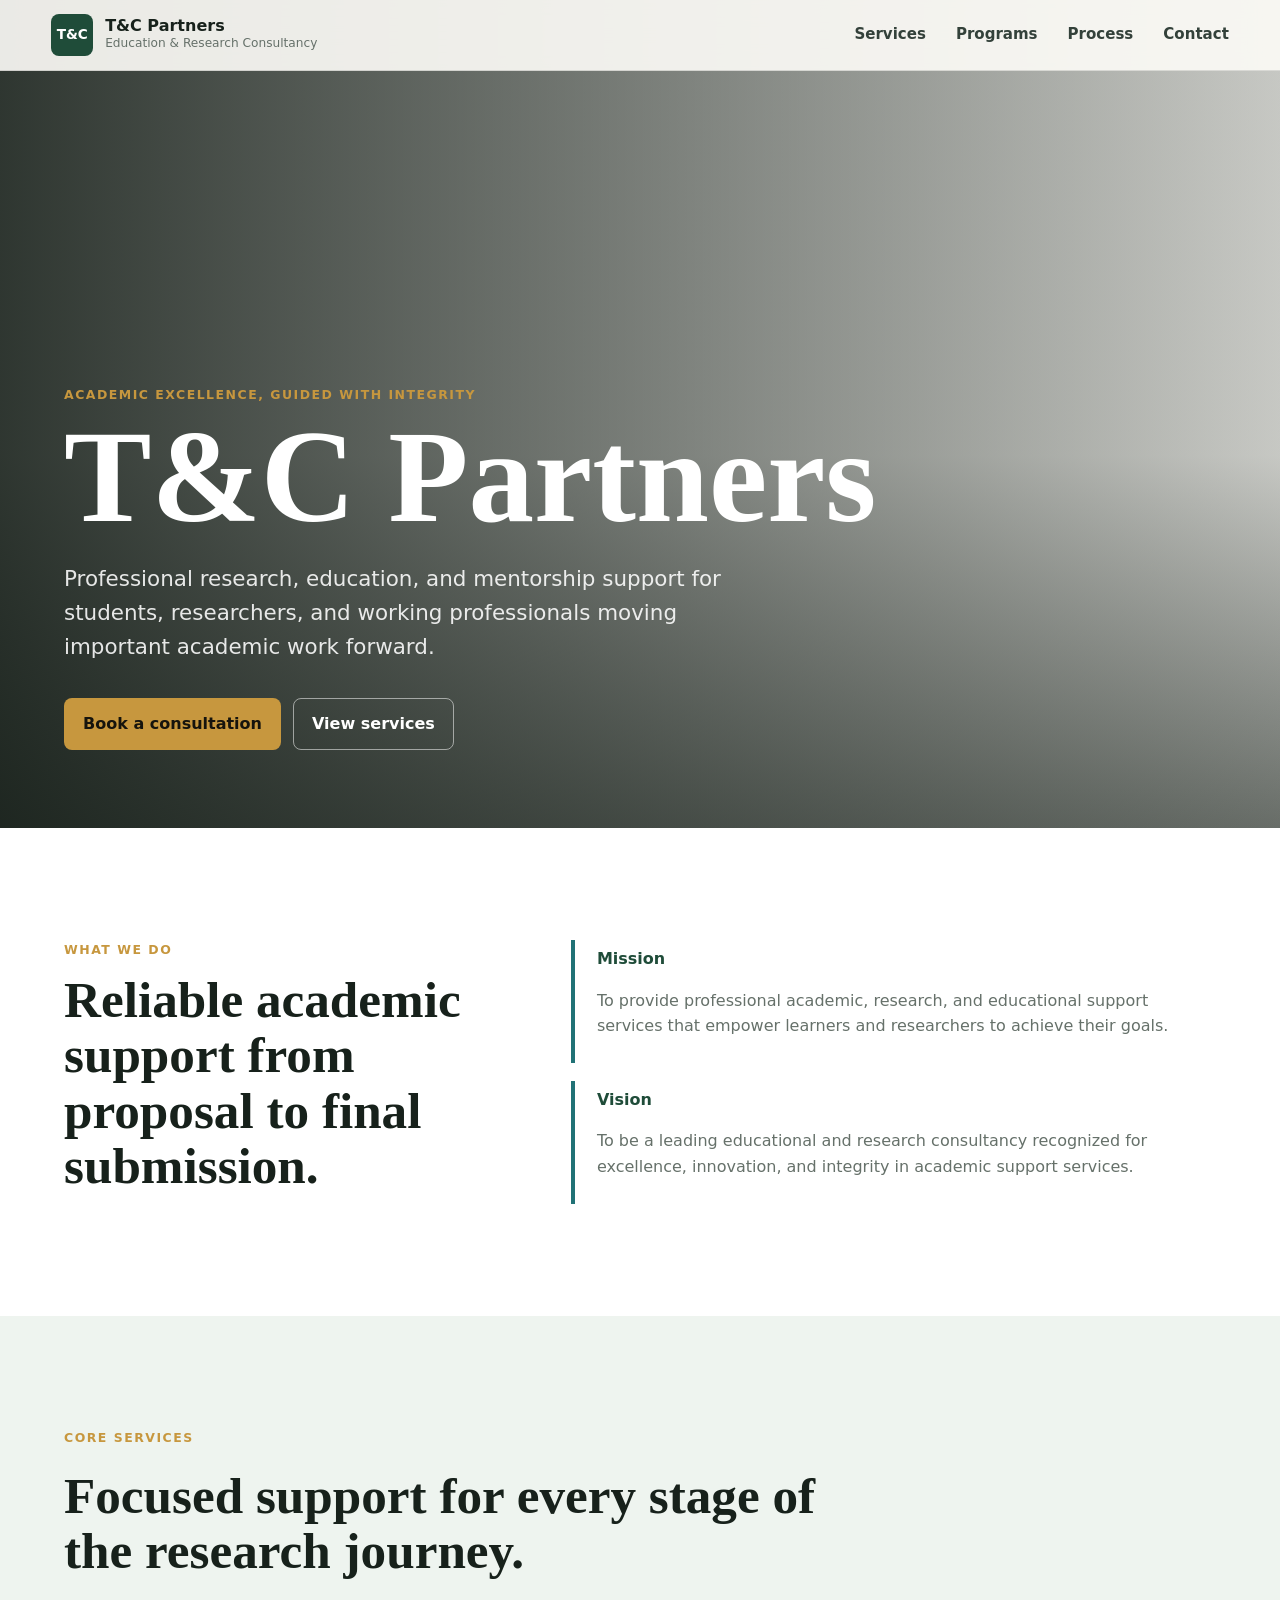
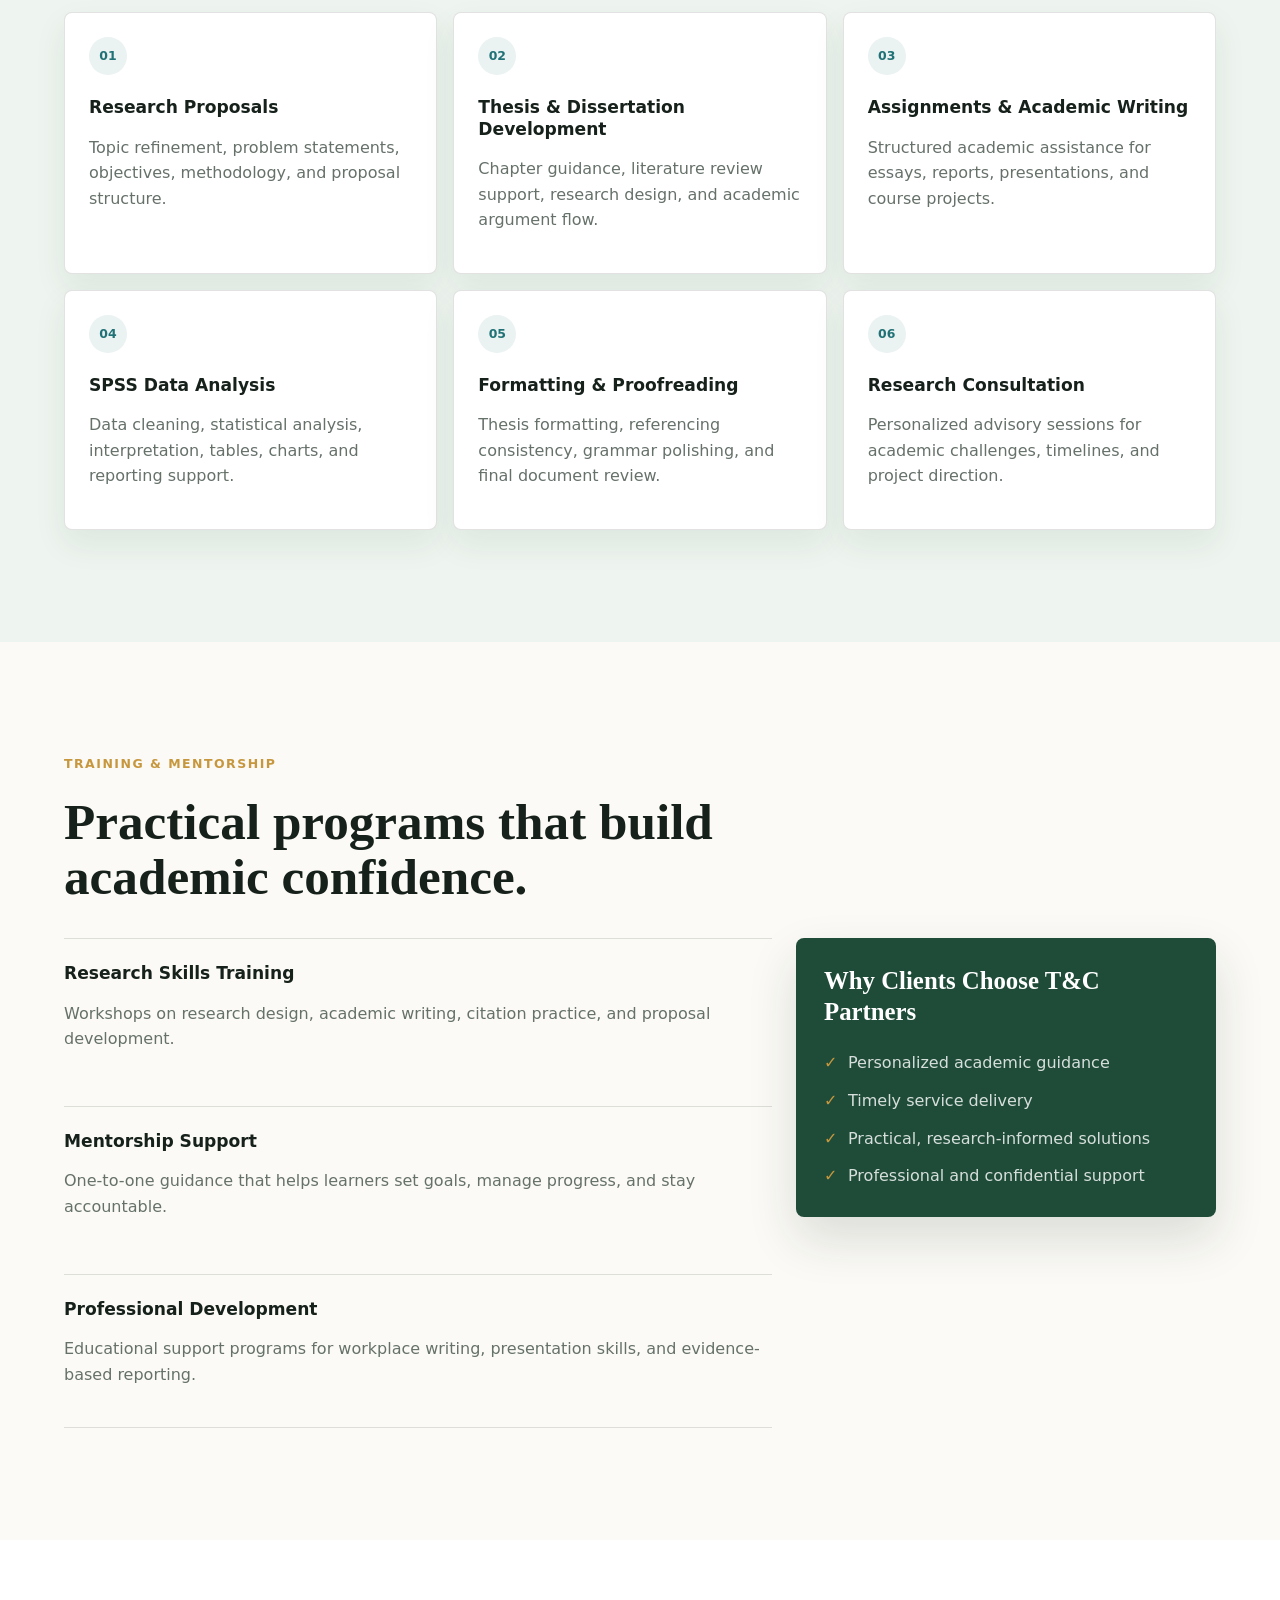
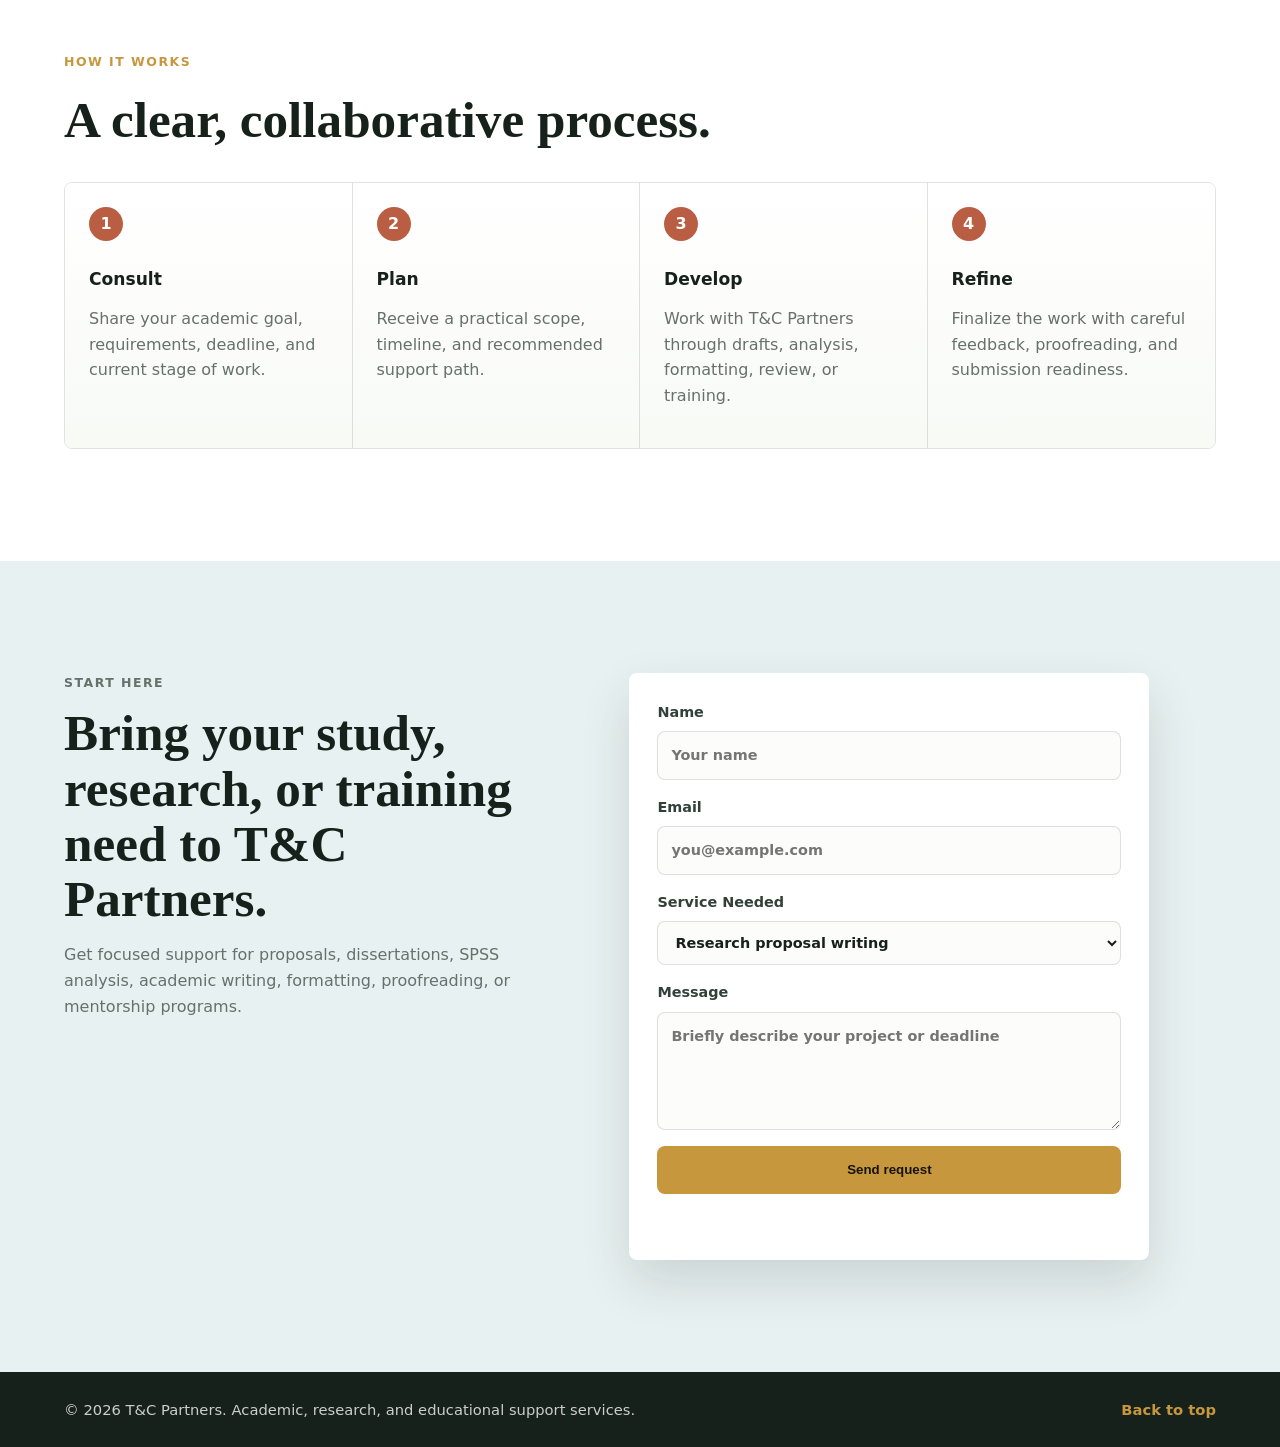
==== index.html @ 9942a1d7 "Initial website upload" ====
<!doctype html>
<html lang="en">
  <head>
    <meta charset="utf-8" />
    <meta name="viewport" content="width=device-width, initial-scale=1" />
    <title>T&amp;C Partners | Academic Research &amp; Education Consultancy</title>
    <meta
      name="description"
      content="T&C Partners provides academic research, data analysis, thesis development, proofreading, formatting, mentorship, and educational support services."
    />
    <link rel="preconnect" href="https://images.unsplash.com" />
    <link rel="stylesheet" href="./styles.css" />
  </head>
  <body>
    <header class="site-header" aria-label="Main navigation">
      <a class="brand" href="#top" aria-label="T&C Partners home">
        <span class="brand-mark">T&amp;C</span>
        <span>
          <strong>T&amp;C Partners</strong>
          <small>Education &amp; Research Consultancy</small>
        </span>
      </a>
      <nav class="nav-links" aria-label="Primary">
        <a href="#services">Services</a>
        <a href="#programs">Programs</a>
        <a href="#process">Process</a>
        <a href="#contact">Contact</a>
      </nav>
    </header>

    <main id="top">
      <section class="hero">
        <div class="hero-media" role="img" aria-label="Academic research desk with books, notes, and a laptop"></div>
        <div class="hero-overlay"></div>
        <div class="hero-content">
          <p class="eyebrow">Academic excellence, guided with integrity</p>
          <h1>T&amp;C Partners</h1>
          <p class="hero-copy">
            Professional research, education, and mentorship support for students,
            researchers, and working professionals moving important academic work forward.
          </p>
          <div class="hero-actions" aria-label="Primary actions">
            <a class="button primary" href="#contact">Book a consultation</a>
            <a class="button secondary" href="#services">View services</a>
          </div>
        </div>
      </section>

      <section class="intro" aria-label="Mission and vision">
        <div>
          <p class="section-kicker">What We Do</p>
          <h2>Reliable academic support from proposal to final submission.</h2>
        </div>
        <div class="statement-grid">
          <article>
            <span>Mission</span>
            <p>
              To provide professional academic, research, and educational support services
              that empower learners and researchers to achieve their goals.
            </p>
          </article>
          <article>
            <span>Vision</span>
            <p>
              To be a leading educational and research consultancy recognized for excellence,
              innovation, and integrity in academic support services.
            </p>
          </article>
        </div>
      </section>

      <section class="services-band" id="services">
        <div class="section-heading">
          <p class="section-kicker">Core Services</p>
          <h2>Focused support for every stage of the research journey.</h2>
        </div>
        <div class="services-grid">
          <article class="service-card">
            <span class="service-icon" aria-hidden="true">01</span>
            <h3>Research Proposals</h3>
            <p>Topic refinement, problem statements, objectives, methodology, and proposal structure.</p>
          </article>
          <article class="service-card">
            <span class="service-icon" aria-hidden="true">02</span>
            <h3>Thesis &amp; Dissertation Development</h3>
            <p>Chapter guidance, literature review support, research design, and academic argument flow.</p>
          </article>
          <article class="service-card">
            <span class="service-icon" aria-hidden="true">03</span>
            <h3>Assignments &amp; Academic Writing</h3>
            <p>Structured academic assistance for essays, reports, presentations, and course projects.</p>
          </article>
          <article class="service-card">
            <span class="service-icon" aria-hidden="true">04</span>
            <h3>SPSS Data Analysis</h3>
            <p>Data cleaning, statistical analysis, interpretation, tables, charts, and reporting support.</p>
          </article>
          <article class="service-card">
            <span class="service-icon" aria-hidden="true">05</span>
            <h3>Formatting &amp; Proofreading</h3>
            <p>Thesis formatting, referencing consistency, grammar polishing, and final document review.</p>
          </article>
          <article class="service-card">
            <span class="service-icon" aria-hidden="true">06</span>
            <h3>Research Consultation</h3>
            <p>Personalized advisory sessions for academic challenges, timelines, and project direction.</p>
          </article>
        </div>
      </section>

      <section class="programs" id="programs">
        <div class="section-heading">
          <p class="section-kicker">Training &amp; Mentorship</p>
          <h2>Practical programs that build academic confidence.</h2>
        </div>
        <div class="program-layout">
          <div class="program-list">
            <article>
              <h3>Research Skills Training</h3>
              <p>Workshops on research design, academic writing, citation practice, and proposal development.</p>
            </article>
            <article>
              <h3>Mentorship Support</h3>
              <p>One-to-one guidance that helps learners set goals, manage progress, and stay accountable.</p>
            </article>
            <article>
              <h3>Professional Development</h3>
              <p>Educational support programs for workplace writing, presentation skills, and evidence-based reporting.</p>
            </article>
          </div>
          <aside class="quality-panel" aria-label="Service qualities">
            <h3>Why Clients Choose T&amp;C Partners</h3>
            <ul>
              <li>Personalized academic guidance</li>
              <li>Timely service delivery</li>
              <li>Practical, research-informed solutions</li>
              <li>Professional and confidential support</li>
            </ul>
          </aside>
        </div>
      </section>

      <section class="process-band" id="process">
        <div class="section-heading">
          <p class="section-kicker">How It Works</p>
          <h2>A clear, collaborative process.</h2>
        </div>
        <div class="timeline">
          <article>
            <span>1</span>
            <h3>Consult</h3>
            <p>Share your academic goal, requirements, deadline, and current stage of work.</p>
          </article>
          <article>
            <span>2</span>
            <h3>Plan</h3>
            <p>Receive a practical scope, timeline, and recommended support path.</p>
          </article>
          <article>
            <span>3</span>
            <h3>Develop</h3>
            <p>Work with T&amp;C Partners through drafts, analysis, formatting, review, or training.</p>
          </article>
          <article>
            <span>4</span>
            <h3>Refine</h3>
            <p>Finalize the work with careful feedback, proofreading, and submission readiness.</p>
          </article>
        </div>
      </section>

      <section class="contact" id="contact">
        <div>
          <p class="section-kicker">Start Here</p>
          <h2>Bring your study, research, or training need to T&amp;C Partners.</h2>
          <p>
            Get focused support for proposals, dissertations, SPSS analysis, academic writing,
            formatting, proofreading, or mentorship programs.
          </p>
        </div>
        <form class="contact-form" aria-label="Consultation request form">
          <label>
            <span>Name</span>
            <input type="text" name="name" autocomplete="name" placeholder="Your name" />
          </label>
          <label>
            <span>Email</span>
            <input type="email" name="email" autocomplete="email" placeholder="you@example.com" />
          </label>
          <label>
            <span>Service Needed</span>
            <select name="service">
              <option>Research proposal writing</option>
              <option>Thesis or dissertation support</option>
              <option>SPSS data analysis</option>
              <option>Formatting and proofreading</option>
              <option>Training or mentorship</option>
              <option>Research consultation</option>
            </select>
          </label>
          <label>
            <span>Message</span>
            <textarea name="message" rows="4" placeholder="Briefly describe your project or deadline"></textarea>
          </label>
          <button type="submit">Send request</button>
          <p class="form-status" role="status" aria-live="polite"></p>
        </form>
      </section>
    </main>

    <footer class="site-footer">
      <p>&copy; 2026 T&amp;C Partners. Academic, research, and educational support services.</p>
      <a href="#top">Back to top</a>
    </footer>
    <script>
      const form = document.querySelector(".contact-form");
      const status = document.querySelector(".form-status");

      form.addEventListener("submit", (event) => {
        event.preventDefault();
        status.textContent =
          "Thank you. Your consultation request is ready for the T&C Partners team to review.";
        form.reset();
      });
    </script>
  </body>
</html>
---- styles.css ----
:root {
  --ink: #17211b;
  --muted: #66716a;
  --paper: #fbfaf6;
  --white: #ffffff;
  --sage: #dfe9df;
  --pine: #1f4c39;
  --teal: #217276;
  --gold: #c7973e;
  --clay: #b95e43;
  --line: rgba(23, 33, 27, 0.13);
  --shadow: 0 22px 50px rgba(29, 43, 35, 0.14);
  --radius: 8px;
}

* {
  box-sizing: border-box;
}

html {
  scroll-behavior: smooth;
}

body {
  margin: 0;
  background: var(--paper);
  color: var(--ink);
  font-family:
    Inter, ui-sans-serif, system-ui, -apple-system, BlinkMacSystemFont, "Segoe UI",
    sans-serif;
  line-height: 1.6;
}

a {
  color: inherit;
  text-decoration: none;
}

.site-header {
  position: fixed;
  z-index: 20;
  top: 0;
  left: 0;
  right: 0;
  display: flex;
  align-items: center;
  justify-content: space-between;
  gap: 24px;
  padding: 14px clamp(18px, 4vw, 54px);
  background: rgba(251, 250, 246, 0.92);
  border-bottom: 1px solid var(--line);
  backdrop-filter: blur(16px);
}

.brand {
  display: inline-flex;
  align-items: center;
  gap: 12px;
  min-width: 220px;
}

.brand-mark {
  display: grid;
  width: 42px;
  height: 42px;
  place-items: center;
  border-radius: 8px;
  background: var(--pine);
  color: var(--white);
  font-size: 0.85rem;
  font-weight: 800;
  letter-spacing: 0;
}

.brand strong,
.brand small {
  display: block;
}

.brand strong {
  line-height: 1.1;
}

.brand small {
  color: var(--muted);
  font-size: 0.76rem;
}

.nav-links {
  display: flex;
  align-items: center;
  gap: clamp(14px, 2.4vw, 30px);
  color: #33413a;
  font-size: 0.94rem;
  font-weight: 650;
}

.nav-links a {
  border-bottom: 2px solid transparent;
  padding: 8px 0;
}

.nav-links a:hover {
  border-color: var(--gold);
}

.hero {
  position: relative;
  min-height: 92vh;
  display: grid;
  align-items: end;
  overflow: hidden;
  padding: 150px clamp(20px, 5vw, 72px) 78px;
}

.hero-media,
.hero-overlay {
  position: absolute;
  inset: 0;
}

.hero-media {
  background-image: url("https://images.unsplash.com/photo-1456513080510-7bf3a84b82f8?auto=format&fit=crop&w=2200&q=85");
  background-position: center;
  background-size: cover;
  transform: scale(1.02);
}

.hero-overlay {
  background:
    linear-gradient(90deg, rgba(15, 24, 18, 0.86), rgba(15, 24, 18, 0.56) 45%, rgba(15, 24, 18, 0.18)),
    linear-gradient(0deg, rgba(15, 24, 18, 0.54), rgba(15, 24, 18, 0.05) 45%);
}

.hero-content {
  position: relative;
  z-index: 2;
  max-width: 850px;
  color: var(--white);
}

.eyebrow,
.section-kicker {
  margin: 0 0 12px;
  color: var(--gold);
  font-size: 0.78rem;
  font-weight: 800;
  letter-spacing: 0.12em;
  text-transform: uppercase;
}

.hero h1 {
  margin: 0;
  font-family: Georgia, "Times New Roman", serif;
  font-size: clamp(4rem, 13vw, 8.2rem);
  line-height: 0.92;
  letter-spacing: 0;
}

.hero-copy {
  max-width: 660px;
  margin: 24px 0 0;
  color: rgba(255, 255, 255, 0.88);
  font-size: clamp(1.08rem, 2vw, 1.34rem);
}

.hero-actions {
  display: flex;
  flex-wrap: wrap;
  gap: 12px;
  margin-top: 34px;
}

.button,
.contact-form button {
  display: inline-flex;
  min-height: 48px;
  align-items: center;
  justify-content: center;
  border: 1px solid transparent;
  border-radius: var(--radius);
  padding: 12px 18px;
  font-weight: 800;
  cursor: pointer;
}

.button.primary,
.contact-form button {
  background: var(--gold);
  color: #16140d;
}

.button.secondary {
  border-color: rgba(255, 255, 255, 0.52);
  color: var(--white);
}

.intro,
.services-band,
.programs,
.process-band,
.contact {
  padding: clamp(64px, 9vw, 112px) clamp(20px, 5vw, 72px);
}

.intro {
  display: grid;
  grid-template-columns: minmax(0, 0.8fr) minmax(320px, 1.2fr);
  gap: clamp(32px, 6vw, 86px);
  align-items: start;
  background: var(--white);
}

h2,
h3,
p {
  overflow-wrap: anywhere;
}

h2 {
  margin: 0;
  max-width: 780px;
  font-family: Georgia, "Times New Roman", serif;
  font-size: clamp(2rem, 4vw, 3.4rem);
  line-height: 1.08;
  letter-spacing: 0;
}

h3 {
  margin: 0 0 10px;
  font-size: 1.07rem;
  line-height: 1.25;
}

.statement-grid {
  display: grid;
  gap: 18px;
}

.statement-grid article {
  border-left: 4px solid var(--teal);
  padding: 6px 0 8px 22px;
}

.statement-grid span {
  color: var(--pine);
  font-weight: 850;
}

.statement-grid p,
.service-card p,
.program-list p,
.timeline p,
.contact p,
.quality-panel li {
  color: var(--muted);
}

.services-band {
  background: #eef4ef;
}

.section-heading {
  display: grid;
  gap: 8px;
  margin-bottom: 34px;
}

.services-grid {
  display: grid;
  grid-template-columns: repeat(3, minmax(0, 1fr));
  gap: 16px;
}

.service-card {
  min-height: 230px;
  padding: 24px;
  border: 1px solid var(--line);
  border-radius: var(--radius);
  background: var(--white);
  box-shadow: 0 14px 32px rgba(31, 76, 57, 0.08);
}

.service-icon {
  display: inline-grid;
  width: 38px;
  height: 38px;
  place-items: center;
  margin-bottom: 22px;
  border-radius: 50%;
  background: #eaf2f2;
  color: var(--teal);
  font-size: 0.78rem;
  font-weight: 900;
}

.programs {
  background: var(--paper);
}

.program-layout {
  display: grid;
  grid-template-columns: minmax(0, 1fr) minmax(300px, 420px);
  gap: 24px;
}

.program-list {
  display: grid;
  gap: 14px;
}

.program-list article {
  padding: 24px 0;
  border-top: 1px solid var(--line);
}

.program-list article:last-child {
  border-bottom: 1px solid var(--line);
}

.quality-panel {
  align-self: start;
  border-radius: var(--radius);
  padding: 28px;
  background: var(--pine);
  color: var(--white);
  box-shadow: var(--shadow);
}

.quality-panel h3 {
  font-family: Georgia, "Times New Roman", serif;
  font-size: 1.55rem;
}

.quality-panel ul {
  display: grid;
  gap: 12px;
  margin: 22px 0 0;
  padding: 0;
  list-style: none;
}

.quality-panel li {
  position: relative;
  padding-left: 24px;
  color: rgba(255, 255, 255, 0.82);
}

.quality-panel li::before {
  position: absolute;
  left: 0;
  color: var(--gold);
  content: "✓";
  font-weight: 900;
}

.process-band {
  background: var(--white);
}

.timeline {
  display: grid;
  grid-template-columns: repeat(4, minmax(0, 1fr));
  gap: 0;
  border: 1px solid var(--line);
  border-radius: var(--radius);
  overflow: hidden;
}

.timeline article {
  min-height: 220px;
  padding: 24px;
  border-right: 1px solid var(--line);
  background: linear-gradient(180deg, #ffffff, #f8faf6);
}

.timeline article:last-child {
  border-right: 0;
}

.timeline span {
  display: inline-grid;
  width: 34px;
  height: 34px;
  place-items: center;
  margin-bottom: 28px;
  border-radius: 50%;
  background: var(--clay);
  color: var(--white);
  font-weight: 850;
}

.contact {
  display: grid;
  grid-template-columns: minmax(0, 0.88fr) minmax(320px, 520px);
  gap: clamp(30px, 6vw, 88px);
  align-items: start;
  background: #e8f1f1;
}

.contact-form {
  display: grid;
  gap: 16px;
  padding: 28px;
  border-radius: var(--radius);
  background: var(--white);
  box-shadow: var(--shadow);
}

.contact-form label {
  display: grid;
  gap: 7px;
  color: #314139;
  font-size: 0.9rem;
  font-weight: 750;
}

.contact-form input,
.contact-form select,
.contact-form textarea {
  width: 100%;
  border: 1px solid var(--line);
  border-radius: var(--radius);
  padding: 12px 13px;
  background: #fcfcfa;
  color: var(--ink);
  font: inherit;
}

.contact-form textarea {
  resize: vertical;
}

.form-status {
  min-height: 1.5em;
  margin: 0;
  color: var(--pine);
  font-size: 0.92rem;
  font-weight: 750;
}

.site-footer {
  display: flex;
  justify-content: space-between;
  gap: 18px;
  padding: 26px clamp(20px, 5vw, 72px);
  background: #17211b;
  color: rgba(255, 255, 255, 0.78);
  font-size: 0.92rem;
}

.site-footer p {
  margin: 0;
}

.site-footer a {
  color: var(--gold);
  font-weight: 800;
}

@media (max-width: 920px) {
  .site-header {
    position: absolute;
    align-items: flex-start;
    background: rgba(251, 250, 246, 0.97);
  }

  .nav-links {
    display: none;
  }

  .hero {
    min-height: 88vh;
    padding-top: 128px;
  }

  .intro,
  .program-layout,
  .contact {
    grid-template-columns: 1fr;
  }

  .services-grid {
    grid-template-columns: repeat(2, minmax(0, 1fr));
  }

  .timeline {
    grid-template-columns: repeat(2, minmax(0, 1fr));
  }

  .timeline article:nth-child(2) {
    border-right: 0;
  }

  .timeline article:nth-child(-n + 2) {
    border-bottom: 1px solid var(--line);
  }
}

@media (max-width: 620px) {
  .brand {
    min-width: 0;
  }

  .brand small {
    display: none;
  }

  .hero {
    min-height: 82vh;
    padding: 116px 18px 52px;
  }

  .hero-overlay {
    background:
      linear-gradient(90deg, rgba(15, 24, 18, 0.88), rgba(15, 24, 18, 0.55)),
      linear-gradient(0deg, rgba(15, 24, 18, 0.56), rgba(15, 24, 18, 0.08));
  }

  .hero-actions,
  .button {
    width: 100%;
  }

  .intro,
  .services-band,
  .programs,
  .process-band,
  .contact {
    padding: 58px 18px;
  }

  .services-grid,
  .timeline {
    grid-template-columns: 1fr;
  }

  .timeline article,
  .timeline article:nth-child(2) {
    border-right: 0;
    border-bottom: 1px solid var(--line);
  }

  .timeline article:last-child {
    border-bottom: 0;
  }

  .contact-form {
    padding: 20px;
  }

  .site-footer {
    flex-direction: column;
  }
}
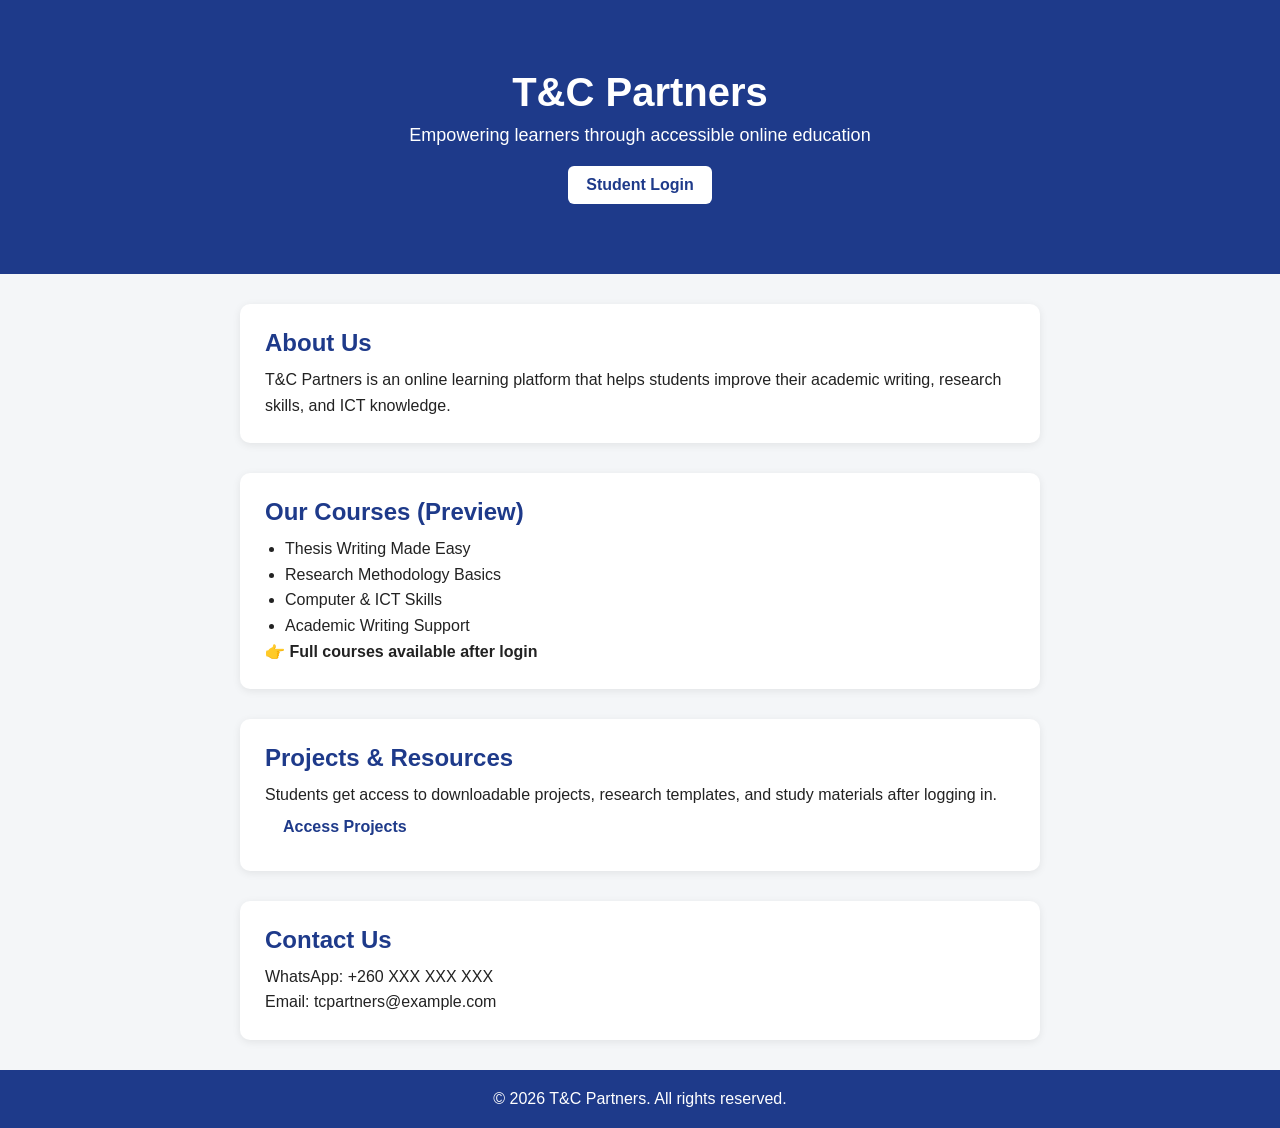
==== commit e6abcf04: "Added student login system" ====
--- a/index.html
+++ b/index.html
@@ -1,227 +1,70 @@
-<!doctype html>
+<!DOCTYPE html>
 <html lang="en">
-  <head>
-    <meta charset="utf-8" />
-    <meta name="viewport" content="width=device-width, initial-scale=1" />
-    <title>T&amp;C Partners | Academic Research &amp; Education Consultancy</title>
-    <meta
-      name="description"
-      content="T&C Partners provides academic research, data analysis, thesis development, proofreading, formatting, mentorship, and educational support services."
-    />
-    <link rel="preconnect" href="https://images.unsplash.com" />
-    <link rel="stylesheet" href="./styles.css" />
-  </head>
-  <body>
-    <header class="site-header" aria-label="Main navigation">
-      <a class="brand" href="#top" aria-label="T&C Partners home">
-        <span class="brand-mark">T&amp;C</span>
-        <span>
-          <strong>T&amp;C Partners</strong>
-          <small>Education &amp; Research Consultancy</small>
-        </span>
-      </a>
-      <nav class="nav-links" aria-label="Primary">
-        <a href="#services">Services</a>
-        <a href="#programs">Programs</a>
-        <a href="#process">Process</a>
-        <a href="#contact">Contact</a>
-      </nav>
-    </header>
+<head>
+  <meta charset="UTF-8" />
+  <meta name="viewport" content="width=device-width, initial-scale=1.0" />
 
-    <main id="top">
-      <section class="hero">
-        <div class="hero-media" role="img" aria-label="Academic research desk with books, notes, and a laptop"></div>
-        <div class="hero-overlay"></div>
-        <div class="hero-content">
-          <p class="eyebrow">Academic excellence, guided with integrity</p>
-          <h1>T&amp;C Partners</h1>
-          <p class="hero-copy">
-            Professional research, education, and mentorship support for students,
-            researchers, and working professionals moving important academic work forward.
-          </p>
-          <div class="hero-actions" aria-label="Primary actions">
-            <a class="button primary" href="#contact">Book a consultation</a>
-            <a class="button secondary" href="#services">View services</a>
-          </div>
-        </div>
-      </section>
+  <title>T&C Partners | Online Learning Platform</title>
 
-      <section class="intro" aria-label="Mission and vision">
-        <div>
-          <p class="section-kicker">What We Do</p>
-          <h2>Reliable academic support from proposal to final submission.</h2>
-        </div>
-        <div class="statement-grid">
-          <article>
-            <span>Mission</span>
-            <p>
-              To provide professional academic, research, and educational support services
-              that empower learners and researchers to achieve their goals.
-            </p>
-          </article>
-          <article>
-            <span>Vision</span>
-            <p>
-              To be a leading educational and research consultancy recognized for excellence,
-              innovation, and integrity in academic support services.
-            </p>
-          </article>
-        </div>
-      </section>
+  <meta name="description" content="T&C Partners - Online learning platform for thesis writing, research skills, and ICT education." />
 
-      <section class="services-band" id="services">
-        <div class="section-heading">
-          <p class="section-kicker">Core Services</p>
-          <h2>Focused support for every stage of the research journey.</h2>
-        </div>
-        <div class="services-grid">
-          <article class="service-card">
-            <span class="service-icon" aria-hidden="true">01</span>
-            <h3>Research Proposals</h3>
-            <p>Topic refinement, problem statements, objectives, methodology, and proposal structure.</p>
-          </article>
-          <article class="service-card">
-            <span class="service-icon" aria-hidden="true">02</span>
-            <h3>Thesis &amp; Dissertation Development</h3>
-            <p>Chapter guidance, literature review support, research design, and academic argument flow.</p>
-          </article>
-          <article class="service-card">
-            <span class="service-icon" aria-hidden="true">03</span>
-            <h3>Assignments &amp; Academic Writing</h3>
-            <p>Structured academic assistance for essays, reports, presentations, and course projects.</p>
-          </article>
-          <article class="service-card">
-            <span class="service-icon" aria-hidden="true">04</span>
-            <h3>SPSS Data Analysis</h3>
-            <p>Data cleaning, statistical analysis, interpretation, tables, charts, and reporting support.</p>
-          </article>
-          <article class="service-card">
-            <span class="service-icon" aria-hidden="true">05</span>
-            <h3>Formatting &amp; Proofreading</h3>
-            <p>Thesis formatting, referencing consistency, grammar polishing, and final document review.</p>
-          </article>
-          <article class="service-card">
-            <span class="service-icon" aria-hidden="true">06</span>
-            <h3>Research Consultation</h3>
-            <p>Personalized advisory sessions for academic challenges, timelines, and project direction.</p>
-          </article>
-        </div>
-      </section>
+  <link rel="stylesheet" href="styles.css" />
+</head>
 
-      <section class="programs" id="programs">
-        <div class="section-heading">
-          <p class="section-kicker">Training &amp; Mentorship</p>
-          <h2>Practical programs that build academic confidence.</h2>
-        </div>
-        <div class="program-layout">
-          <div class="program-list">
-            <article>
-              <h3>Research Skills Training</h3>
-              <p>Workshops on research design, academic writing, citation practice, and proposal development.</p>
-            </article>
-            <article>
-              <h3>Mentorship Support</h3>
-              <p>One-to-one guidance that helps learners set goals, manage progress, and stay accountable.</p>
-            </article>
-            <article>
-              <h3>Professional Development</h3>
-              <p>Educational support programs for workplace writing, presentation skills, and evidence-based reporting.</p>
-            </article>
-          </div>
-          <aside class="quality-panel" aria-label="Service qualities">
-            <h3>Why Clients Choose T&amp;C Partners</h3>
-            <ul>
-              <li>Personalized academic guidance</li>
-              <li>Timely service delivery</li>
-              <li>Practical, research-informed solutions</li>
-              <li>Professional and confidential support</li>
-            </ul>
-          </aside>
-        </div>
-      </section>
+<body>
 
-      <section class="process-band" id="process">
-        <div class="section-heading">
-          <p class="section-kicker">How It Works</p>
-          <h2>A clear, collaborative process.</h2>
-        </div>
-        <div class="timeline">
-          <article>
-            <span>1</span>
-            <h3>Consult</h3>
-            <p>Share your academic goal, requirements, deadline, and current stage of work.</p>
-          </article>
-          <article>
-            <span>2</span>
-            <h3>Plan</h3>
-            <p>Receive a practical scope, timeline, and recommended support path.</p>
-          </article>
-          <article>
-            <span>3</span>
-            <h3>Develop</h3>
-            <p>Work with T&amp;C Partners through drafts, analysis, formatting, review, or training.</p>
-          </article>
-          <article>
-            <span>4</span>
-            <h3>Refine</h3>
-            <p>Finalize the work with careful feedback, proofreading, and submission readiness.</p>
-          </article>
-        </div>
-      </section>
+  <!-- HEADER -->
+  <header class="header">
+    <h1>T&C Partners</h1>
+    <p>Empowering learners through accessible online education</p>
 
-      <section class="contact" id="contact">
-        <div>
-          <p class="section-kicker">Start Here</p>
-          <h2>Bring your study, research, or training need to T&amp;C Partners.</h2>
-          <p>
-            Get focused support for proposals, dissertations, SPSS analysis, academic writing,
-            formatting, proofreading, or mentorship programs.
-          </p>
-        </div>
-        <form class="contact-form" aria-label="Consultation request form">
-          <label>
-            <span>Name</span>
-            <input type="text" name="name" autocomplete="name" placeholder="Your name" />
-          </label>
-          <label>
-            <span>Email</span>
-            <input type="email" name="email" autocomplete="email" placeholder="you@example.com" />
-          </label>
-          <label>
-            <span>Service Needed</span>
-            <select name="service">
-              <option>Research proposal writing</option>
-              <option>Thesis or dissertation support</option>
-              <option>SPSS data analysis</option>
-              <option>Formatting and proofreading</option>
-              <option>Training or mentorship</option>
-              <option>Research consultation</option>
-            </select>
-          </label>
-          <label>
-            <span>Message</span>
-            <textarea name="message" rows="4" placeholder="Briefly describe your project or deadline"></textarea>
-          </label>
-          <button type="submit">Send request</button>
-          <p class="form-status" role="status" aria-live="polite"></p>
-        </form>
-      </section>
-    </main>
+    <!-- NEW: LOGIN BUTTON -->
+    <a href="login.html" class="btn">Student Login</a>
+  </header>
 
-    <footer class="site-footer">
-      <p>&copy; 2026 T&amp;C Partners. Academic, research, and educational support services.</p>
-      <a href="#top">Back to top</a>
-    </footer>
-    <script>
-      const form = document.querySelector(".contact-form");
-      const status = document.querySelector(".form-status");
+  <!-- ABOUT -->
+  <section class="card">
+    <h2>About Us</h2>
+    <p>
+      T&C Partners is an online learning platform that helps students improve
+      their academic writing, research skills, and ICT knowledge.
+    </p>
+  </section>
 
-      form.addEventListener("submit", (event) => {
-        event.preventDefault();
-        status.textContent =
-          "Thank you. Your consultation request is ready for the T&C Partners team to review.";
-        form.reset();
-      });
-    </script>
-  </body>
-</html>
+  <!-- COURSES (PUBLIC PREVIEW) -->
+  <section class="card" id="courses">
+    <h2>Our Courses (Preview)</h2>
+    <ul>
+      <li>Thesis Writing Made Easy</li>
+      <li>Research Methodology Basics</li>
+      <li>Computer & ICT Skills</li>
+      <li>Academic Writing Support</li>
+    </ul>
+
+    <p><b>👉 Full courses available after login</b></p>
+  </section>
+
+  <!-- PROJECTS TEASER -->
+  <section class="card">
+    <h2>Projects & Resources</h2>
+    <p>
+      Students get access to downloadable projects, research templates, and study materials after logging in.
+    </p>
+
+    <a href="login.html" class="btn">Access Projects</a>
+  </section>
+
+  <!-- CONTACT -->
+  <section class="card">
+    <h2>Contact Us</h2>
+    <p>WhatsApp: +260 XXX XXX XXX</p>
+    <p>Email: tcpartners@example.com</p>
+  </section>
+
+  <!-- FOOTER -->
+  <footer class="footer">
+    <p>© 2026 T&C Partners. All rights reserved.</p>
+  </footer>
+
+</body>
+</html>
--- a/styles.css
+++ b/styles.css
@@ -1,555 +1,74 @@
-:root {
-  --ink: #17211b;
-  --muted: #66716a;
-  --paper: #fbfaf6;
-  --white: #ffffff;
-  --sage: #dfe9df;
-  --pine: #1f4c39;
-  --teal: #217276;
-  --gold: #c7973e;
-  --clay: #b95e43;
-  --line: rgba(23, 33, 27, 0.13);
-  --shadow: 0 22px 50px rgba(29, 43, 35, 0.14);
-  --radius: 8px;
-}
-
 * {
+  margin: 0;
+  padding: 0;
   box-sizing: border-box;
-}
-
-html {
-  scroll-behavior: smooth;
+  font-family: Arial, sans-serif;
 }
 
 body {
-  margin: 0;
-  background: var(--paper);
-  color: var(--ink);
-  font-family:
-    Inter, ui-sans-serif, system-ui, -apple-system, BlinkMacSystemFont, "Segoe UI",
-    sans-serif;
+  background: #f4f6f8;
+  color: #222;
+}
+
+/* HEADER */
+.header {
+  background: #1e3a8a;
+  color: white;
+  text-align: center;
+  padding: 70px 20px;
+}
+
+.header h1 {
+  font-size: 40px;
+  margin-bottom: 10px;
+}
+
+.header p {
+  font-size: 18px;
+  margin-bottom: 20px;
+}
+
+/* BUTTON */
+.btn {
+  display: inline-block;
+  background: white;
+  color: #1e3a8a;
+  padding: 10px 18px;
+  border-radius: 6px;
+  text-decoration: none;
+  font-weight: bold;
+}
+
+/* CARDS */
+.card {
+  max-width: 800px;
+  background: white;
+  margin: 30px auto;
+  padding: 25px;
+  border-radius: 10px;
+  box-shadow: 0 2px 8px rgba(0,0,0,0.08);
+}
+
+.card h2 {
+  margin-bottom: 10px;
+  color: #1e3a8a;
+}
+
+.card p, .card li {
+  font-size: 16px;
   line-height: 1.6;
 }
 
-a {
-  color: inherit;
-  text-decoration: none;
+/* LIST */
+ul {
+  padding-left: 20px;
 }
 
-.site-header {
-  position: fixed;
-  z-index: 20;
-  top: 0;
-  left: 0;
-  right: 0;
-  display: flex;
-  align-items: center;
-  justify-content: space-between;
-  gap: 24px;
-  padding: 14px clamp(18px, 4vw, 54px);
-  background: rgba(251, 250, 246, 0.92);
-  border-bottom: 1px solid var(--line);
-  backdrop-filter: blur(16px);
-}
-
-.brand {
-  display: inline-flex;
-  align-items: center;
-  gap: 12px;
-  min-width: 220px;
-}
-
-.brand-mark {
-  display: grid;
-  width: 42px;
-  height: 42px;
-  place-items: center;
-  border-radius: 8px;
-  background: var(--pine);
-  color: var(--white);
-  font-size: 0.85rem;
-  font-weight: 800;
-  letter-spacing: 0;
-}
-
-.brand strong,
-.brand small {
-  display: block;
-}
-
-.brand strong {
-  line-height: 1.1;
-}
-
-.brand small {
-  color: var(--muted);
-  font-size: 0.76rem;
-}
-
-.nav-links {
-  display: flex;
-  align-items: center;
-  gap: clamp(14px, 2.4vw, 30px);
-  color: #33413a;
-  font-size: 0.94rem;
-  font-weight: 650;
-}
-
-.nav-links a {
-  border-bottom: 2px solid transparent;
-  padding: 8px 0;
-}
-
-.nav-links a:hover {
-  border-color: var(--gold);
-}
-
-.hero {
-  position: relative;
-  min-height: 92vh;
-  display: grid;
-  align-items: end;
-  overflow: hidden;
-  padding: 150px clamp(20px, 5vw, 72px) 78px;
-}
-
-.hero-media,
-.hero-overlay {
-  position: absolute;
-  inset: 0;
-}
-
-.hero-media {
-  background-image: url("https://images.unsplash.com/photo-1456513080510-7bf3a84b82f8?auto=format&fit=crop&w=2200&q=85");
-  background-position: center;
-  background-size: cover;
-  transform: scale(1.02);
-}
-
-.hero-overlay {
-  background:
-    linear-gradient(90deg, rgba(15, 24, 18, 0.86), rgba(15, 24, 18, 0.56) 45%, rgba(15, 24, 18, 0.18)),
-    linear-gradient(0deg, rgba(15, 24, 18, 0.54), rgba(15, 24, 18, 0.05) 45%);
-}
-
-.hero-content {
-  position: relative;
-  z-index: 2;
-  max-width: 850px;
-  color: var(--white);
-}
-
-.eyebrow,
-.section-kicker {
-  margin: 0 0 12px;
-  color: var(--gold);
-  font-size: 0.78rem;
-  font-weight: 800;
-  letter-spacing: 0.12em;
-  text-transform: uppercase;
-}
-
-.hero h1 {
-  margin: 0;
-  font-family: Georgia, "Times New Roman", serif;
-  font-size: clamp(4rem, 13vw, 8.2rem);
-  line-height: 0.92;
-  letter-spacing: 0;
-}
-
-.hero-copy {
-  max-width: 660px;
-  margin: 24px 0 0;
-  color: rgba(255, 255, 255, 0.88);
-  font-size: clamp(1.08rem, 2vw, 1.34rem);
-}
-
-.hero-actions {
-  display: flex;
-  flex-wrap: wrap;
-  gap: 12px;
-  margin-top: 34px;
-}
-
-.button,
-.contact-form button {
-  display: inline-flex;
-  min-height: 48px;
-  align-items: center;
-  justify-content: center;
-  border: 1px solid transparent;
-  border-radius: var(--radius);
-  padding: 12px 18px;
-  font-weight: 800;
-  cursor: pointer;
-}
-
-.button.primary,
-.contact-form button {
-  background: var(--gold);
-  color: #16140d;
-}
-
-.button.secondary {
-  border-color: rgba(255, 255, 255, 0.52);
-  color: var(--white);
-}
-
-.intro,
-.services-band,
-.programs,
-.process-band,
-.contact {
-  padding: clamp(64px, 9vw, 112px) clamp(20px, 5vw, 72px);
-}
-
-.intro {
-  display: grid;
-  grid-template-columns: minmax(0, 0.8fr) minmax(320px, 1.2fr);
-  gap: clamp(32px, 6vw, 86px);
-  align-items: start;
-  background: var(--white);
-}
-
-h2,
-h3,
-p {
-  overflow-wrap: anywhere;
-}
-
-h2 {
-  margin: 0;
-  max-width: 780px;
-  font-family: Georgia, "Times New Roman", serif;
-  font-size: clamp(2rem, 4vw, 3.4rem);
-  line-height: 1.08;
-  letter-spacing: 0;
-}
-
-h3 {
-  margin: 0 0 10px;
-  font-size: 1.07rem;
-  line-height: 1.25;
-}
-
-.statement-grid {
-  display: grid;
-  gap: 18px;
-}
-
-.statement-grid article {
-  border-left: 4px solid var(--teal);
-  padding: 6px 0 8px 22px;
-}
-
-.statement-grid span {
-  color: var(--pine);
-  font-weight: 850;
-}
-
-.statement-grid p,
-.service-card p,
-.program-list p,
-.timeline p,
-.contact p,
-.quality-panel li {
-  color: var(--muted);
-}
-
-.services-band {
-  background: #eef4ef;
-}
-
-.section-heading {
-  display: grid;
-  gap: 8px;
-  margin-bottom: 34px;
-}
-
-.services-grid {
-  display: grid;
-  grid-template-columns: repeat(3, minmax(0, 1fr));
-  gap: 16px;
-}
-
-.service-card {
-  min-height: 230px;
-  padding: 24px;
-  border: 1px solid var(--line);
-  border-radius: var(--radius);
-  background: var(--white);
-  box-shadow: 0 14px 32px rgba(31, 76, 57, 0.08);
-}
-
-.service-icon {
-  display: inline-grid;
-  width: 38px;
-  height: 38px;
-  place-items: center;
-  margin-bottom: 22px;
-  border-radius: 50%;
-  background: #eaf2f2;
-  color: var(--teal);
-  font-size: 0.78rem;
-  font-weight: 900;
-}
-
-.programs {
-  background: var(--paper);
-}
-
-.program-layout {
-  display: grid;
-  grid-template-columns: minmax(0, 1fr) minmax(300px, 420px);
-  gap: 24px;
-}
-
-.program-list {
-  display: grid;
-  gap: 14px;
-}
-
-.program-list article {
-  padding: 24px 0;
-  border-top: 1px solid var(--line);
-}
-
-.program-list article:last-child {
-  border-bottom: 1px solid var(--line);
-}
-
-.quality-panel {
-  align-self: start;
-  border-radius: var(--radius);
-  padding: 28px;
-  background: var(--pine);
-  color: var(--white);
-  box-shadow: var(--shadow);
-}
-
-.quality-panel h3 {
-  font-family: Georgia, "Times New Roman", serif;
-  font-size: 1.55rem;
-}
-
-.quality-panel ul {
-  display: grid;
-  gap: 12px;
-  margin: 22px 0 0;
-  padding: 0;
-  list-style: none;
-}
-
-.quality-panel li {
-  position: relative;
-  padding-left: 24px;
-  color: rgba(255, 255, 255, 0.82);
-}
-
-.quality-panel li::before {
-  position: absolute;
-  left: 0;
-  color: var(--gold);
-  content: "✓";
-  font-weight: 900;
-}
-
-.process-band {
-  background: var(--white);
-}
-
-.timeline {
-  display: grid;
-  grid-template-columns: repeat(4, minmax(0, 1fr));
-  gap: 0;
-  border: 1px solid var(--line);
-  border-radius: var(--radius);
-  overflow: hidden;
-}
-
-.timeline article {
-  min-height: 220px;
-  padding: 24px;
-  border-right: 1px solid var(--line);
-  background: linear-gradient(180deg, #ffffff, #f8faf6);
-}
-
-.timeline article:last-child {
-  border-right: 0;
-}
-
-.timeline span {
-  display: inline-grid;
-  width: 34px;
-  height: 34px;
-  place-items: center;
-  margin-bottom: 28px;
-  border-radius: 50%;
-  background: var(--clay);
-  color: var(--white);
-  font-weight: 850;
-}
-
-.contact {
-  display: grid;
-  grid-template-columns: minmax(0, 0.88fr) minmax(320px, 520px);
-  gap: clamp(30px, 6vw, 88px);
-  align-items: start;
-  background: #e8f1f1;
-}
-
-.contact-form {
-  display: grid;
-  gap: 16px;
-  padding: 28px;
-  border-radius: var(--radius);
-  background: var(--white);
-  box-shadow: var(--shadow);
-}
-
-.contact-form label {
-  display: grid;
-  gap: 7px;
-  color: #314139;
-  font-size: 0.9rem;
-  font-weight: 750;
-}
-
-.contact-form input,
-.contact-form select,
-.contact-form textarea {
-  width: 100%;
-  border: 1px solid var(--line);
-  border-radius: var(--radius);
-  padding: 12px 13px;
-  background: #fcfcfa;
-  color: var(--ink);
-  font: inherit;
-}
-
-.contact-form textarea {
-  resize: vertical;
-}
-
-.form-status {
-  min-height: 1.5em;
-  margin: 0;
-  color: var(--pine);
-  font-size: 0.92rem;
-  font-weight: 750;
-}
-
-.site-footer {
-  display: flex;
-  justify-content: space-between;
-  gap: 18px;
-  padding: 26px clamp(20px, 5vw, 72px);
-  background: #17211b;
-  color: rgba(255, 255, 255, 0.78);
-  font-size: 0.92rem;
-}
-
-.site-footer p {
-  margin: 0;
-}
-
-.site-footer a {
-  color: var(--gold);
-  font-weight: 800;
-}
-
-@media (max-width: 920px) {
-  .site-header {
-    position: absolute;
-    align-items: flex-start;
-    background: rgba(251, 250, 246, 0.97);
-  }
-
-  .nav-links {
-    display: none;
-  }
-
-  .hero {
-    min-height: 88vh;
-    padding-top: 128px;
-  }
-
-  .intro,
-  .program-layout,
-  .contact {
-    grid-template-columns: 1fr;
-  }
-
-  .services-grid {
-    grid-template-columns: repeat(2, minmax(0, 1fr));
-  }
-
-  .timeline {
-    grid-template-columns: repeat(2, minmax(0, 1fr));
-  }
-
-  .timeline article:nth-child(2) {
-    border-right: 0;
-  }
-
-  .timeline article:nth-child(-n + 2) {
-    border-bottom: 1px solid var(--line);
-  }
-}
-
-@media (max-width: 620px) {
-  .brand {
-    min-width: 0;
-  }
-
-  .brand small {
-    display: none;
-  }
-
-  .hero {
-    min-height: 82vh;
-    padding: 116px 18px 52px;
-  }
-
-  .hero-overlay {
-    background:
-      linear-gradient(90deg, rgba(15, 24, 18, 0.88), rgba(15, 24, 18, 0.55)),
-      linear-gradient(0deg, rgba(15, 24, 18, 0.56), rgba(15, 24, 18, 0.08));
-  }
-
-  .hero-actions,
-  .button {
-    width: 100%;
-  }
-
-  .intro,
-  .services-band,
-  .programs,
-  .process-band,
-  .contact {
-    padding: 58px 18px;
-  }
-
-  .services-grid,
-  .timeline {
-    grid-template-columns: 1fr;
-  }
-
-  .timeline article,
-  .timeline article:nth-child(2) {
-    border-right: 0;
-    border-bottom: 1px solid var(--line);
-  }
-
-  .timeline article:last-child {
-    border-bottom: 0;
-  }
-
-  .contact-form {
-    padding: 20px;
-  }
-
-  .site-footer {
-    flex-direction: column;
-  }
-}
+/* FOOTER */
+.footer {
+  text-align: center;
+  padding: 20px;
+  margin-top: 30px;
+  background: #1e3a8a;
+  color: white;
+}
